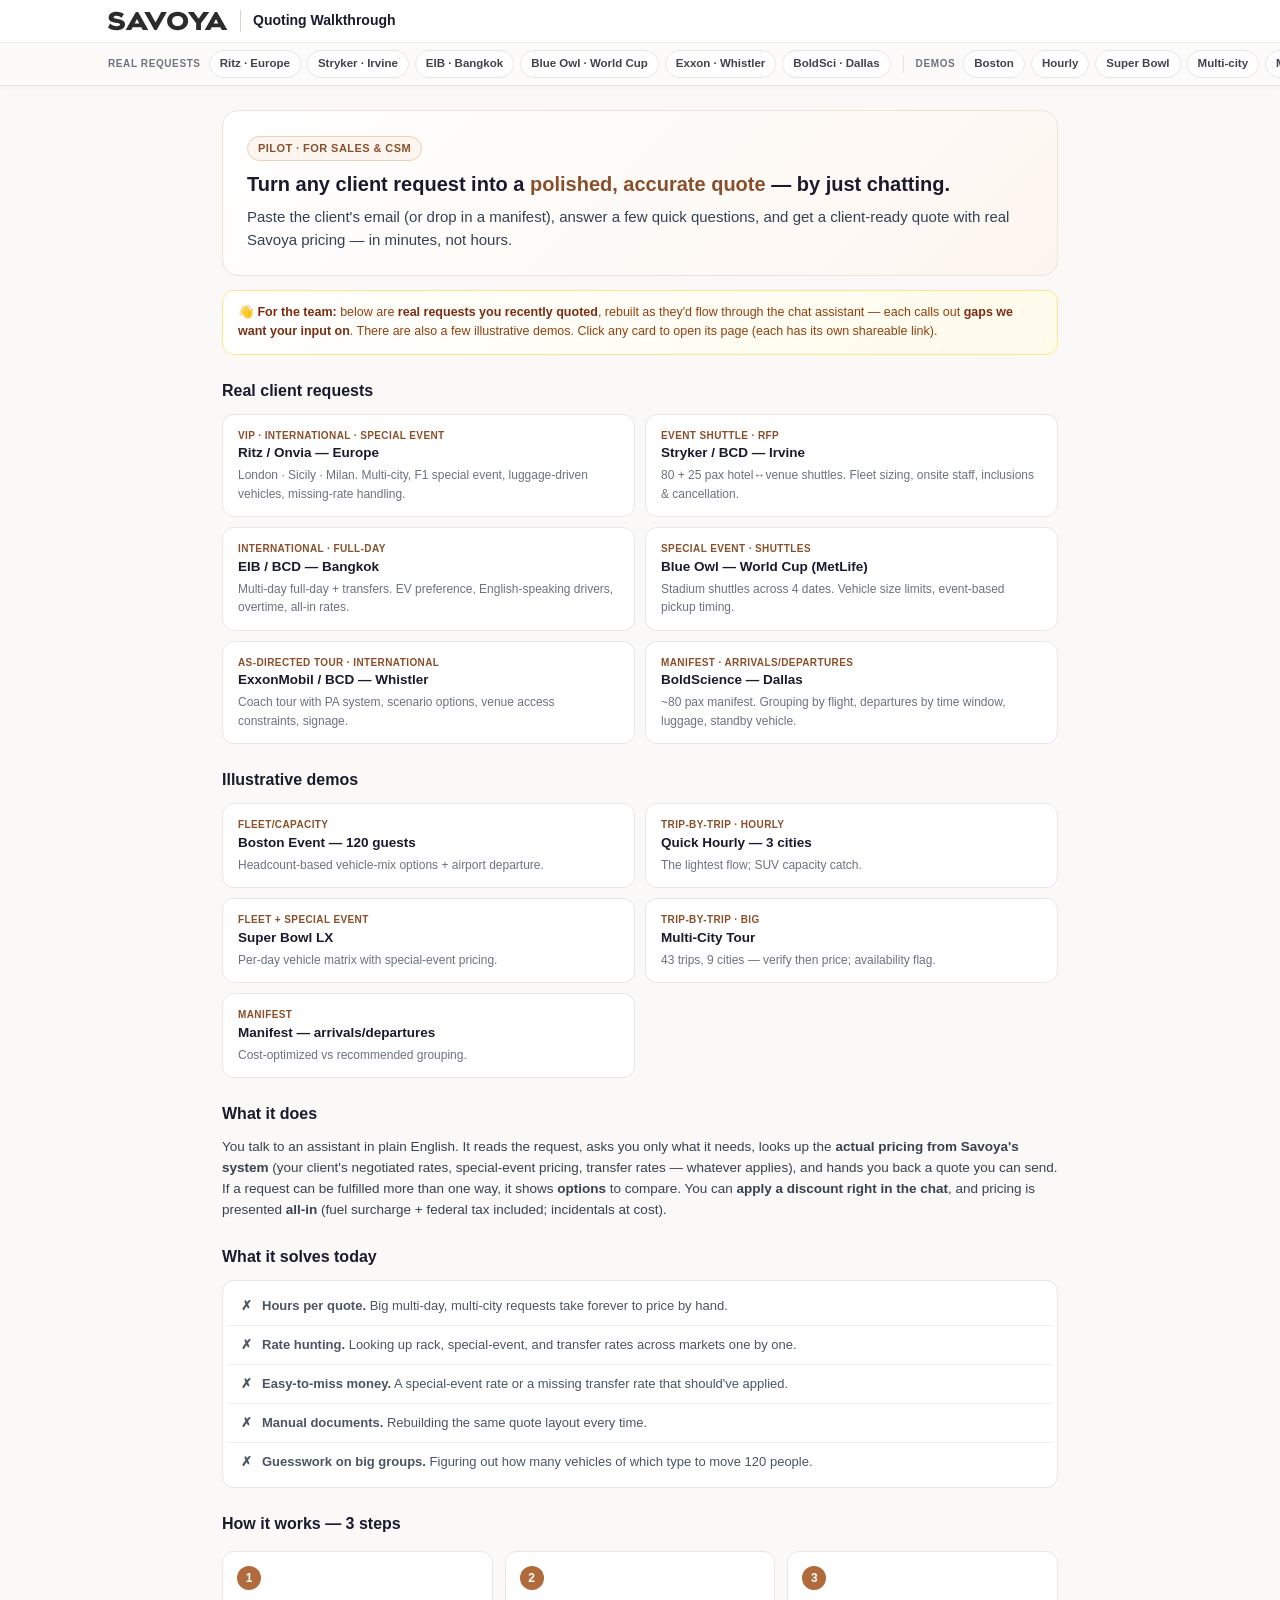
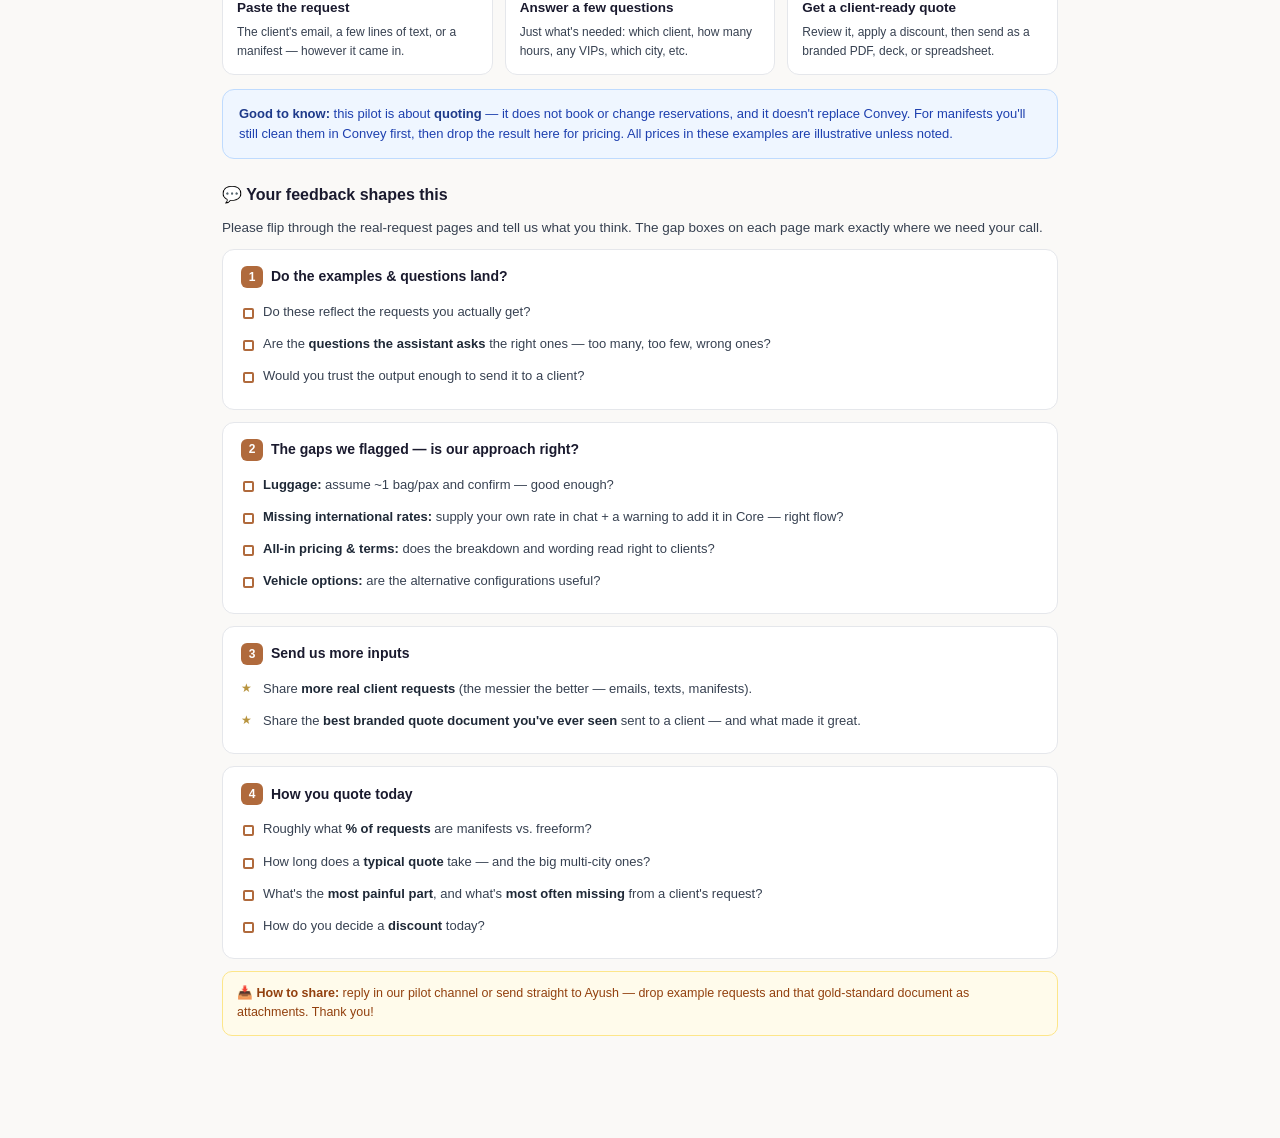
==== index.html @ 771b672a "Savoya quoting walkthrough — sales/CSM preview site Co-Authored-By: Claude Opus 4.8 <noreply@anthrop" ====
<!DOCTYPE html>
<html lang="en">
<head>
<meta charset="UTF-8">
<meta name="viewport" content="width=device-width, initial-scale=1.0">
<title>Savoya Quoting Assistant — Sales &amp; CSM Walkthrough</title>
<link rel="stylesheet" href="style.css">
</head>
<body>

<div class="nav">
  <div class="nav-top"><img src="savoya-logo.svg" alt="Savoya"><span class="nm">Quoting Walkthrough</span></div>
  <div class="nav-strip"><div class="row">
    <span class="lbl">Real requests</span>
    <a href="ritz-europe.html">Ritz · Europe</a><a href="stryker-irvine.html">Stryker · Irvine</a><a href="eib-bangkok.html">EIB · Bangkok</a><a href="blue-owl-worldcup.html">Blue Owl · World Cup</a><a href="exxon-whistler.html">Exxon · Whistler</a><a href="boldsci-dallas.html">BoldSci · Dallas</a>
    <span class="sep"></span>
    <span class="lbl">Demos</span>
    <a href="demo-boston.html">Boston</a><a href="demo-hourly.html">Hourly</a><a href="demo-superbowl.html">Super Bowl</a><a href="demo-multicity.html">Multi-city</a><a href="demo-manifest.html">Manifest</a>
  </div></div>
</div>

<div class="wrap">
  <div class="hero">
    <span class="pill">Pilot · for Sales &amp; CSM</span>
    <div class="tagline">Turn any client request into a <span>polished, accurate quote</span> — by just chatting.</div>
    <p class="lead" style="margin:0;">Paste the client's email (or drop in a manifest), answer a few quick questions, and get a client-ready quote with real Savoya pricing — in minutes, not hours.</p>
  </div>

  <div class="banner" style="margin-top:14px;">👋 <b>For the team:</b> below are <b>real requests you recently quoted</b>, rebuilt as they'd flow through the chat assistant — each calls out <b>gaps we want your input on</b>. There are also a few illustrative demos. Click any card to open its page (each has its own shareable link).</div>

  <h2>Real client requests</h2>
  <div class="exlist">
    <a class="exlink" href="ritz-europe.html"><div class="etag">VIP · International · Special event</div><div class="et">Ritz / Onvia — Europe</div><div class="ed">London · Sicily · Milan. Multi-city, F1 special event, luggage-driven vehicles, missing-rate handling.</div></a>
    <a class="exlink" href="stryker-irvine.html"><div class="etag">Event shuttle · RFP</div><div class="et">Stryker / BCD — Irvine</div><div class="ed">80 + 25 pax hotel↔venue shuttles. Fleet sizing, onsite staff, inclusions &amp; cancellation.</div></a>
    <a class="exlink" href="eib-bangkok.html"><div class="etag">International · Full-day</div><div class="et">EIB / BCD — Bangkok</div><div class="ed">Multi-day full-day + transfers. EV preference, English-speaking drivers, overtime, all-in rates.</div></a>
    <a class="exlink" href="blue-owl-worldcup.html"><div class="etag">Special event · Shuttles</div><div class="et">Blue Owl — World Cup (MetLife)</div><div class="ed">Stadium shuttles across 4 dates. Vehicle size limits, event-based pickup timing.</div></a>
    <a class="exlink" href="exxon-whistler.html"><div class="etag">As-directed tour · International</div><div class="et">ExxonMobil / BCD — Whistler</div><div class="ed">Coach tour with PA system, scenario options, venue access constraints, signage.</div></a>
    <a class="exlink" href="boldsci-dallas.html"><div class="etag">Manifest · Arrivals/Departures</div><div class="et">BoldScience — Dallas</div><div class="ed">~80 pax manifest. Grouping by flight, departures by time window, luggage, standby vehicle.</div></a>
  </div>

  <h2>Illustrative demos</h2>
  <div class="exlist">
    <a class="exlink" href="demo-boston.html"><div class="etag">Fleet/capacity</div><div class="et">Boston Event — 120 guests</div><div class="ed">Headcount-based vehicle-mix options + airport departure.</div></a>
    <a class="exlink" href="demo-hourly.html"><div class="etag">Trip-by-trip · Hourly</div><div class="et">Quick Hourly — 3 cities</div><div class="ed">The lightest flow; SUV capacity catch.</div></a>
    <a class="exlink" href="demo-superbowl.html"><div class="etag">Fleet + special event</div><div class="et">Super Bowl LX</div><div class="ed">Per-day vehicle matrix with special-event pricing.</div></a>
    <a class="exlink" href="demo-multicity.html"><div class="etag">Trip-by-trip · Big</div><div class="et">Multi-City Tour</div><div class="ed">43 trips, 9 cities — verify then price; availability flag.</div></a>
    <a class="exlink" href="demo-manifest.html"><div class="etag">Manifest</div><div class="et">Manifest — arrivals/departures</div><div class="ed">Cost-optimized vs recommended grouping.</div></a>
  </div>

  <h2>What it does</h2>
  <p>You talk to an assistant in plain English. It reads the request, asks you only what it needs, looks up the <b>actual pricing from Savoya's system</b> (your client's negotiated rates, special-event pricing, transfer rates — whatever applies), and hands you back a quote you can send. If a request can be fulfilled more than one way, it shows <b>options</b> to compare. You can <b>apply a discount right in the chat</b>, and pricing is presented <b>all-in</b> (fuel surcharge + federal tax included; incidentals at cost).</p>

  <h2>What it solves today</h2>
  <div class="pain">
    <div class="prow"><span class="x">✗</span><span><b>Hours per quote.</b> Big multi-day, multi-city requests take forever to price by hand.</span></div>
    <div class="prow"><span class="x">✗</span><span><b>Rate hunting.</b> Looking up rack, special-event, and transfer rates across markets one by one.</span></div>
    <div class="prow"><span class="x">✗</span><span><b>Easy-to-miss money.</b> A special-event rate or a missing transfer rate that should've applied.</span></div>
    <div class="prow"><span class="x">✗</span><span><b>Manual documents.</b> Rebuilding the same quote layout every time.</span></div>
    <div class="prow"><span class="x">✗</span><span><b>Guesswork on big groups.</b> Figuring out how many vehicles of which type to move 120 people.</span></div>
  </div>

  <h2>How it works — 3 steps</h2>
  <div class="steps">
    <div class="step"><div class="n">1</div><h3>Paste the request</h3><p>The client's email, a few lines of text, or a manifest — however it came in.</p></div>
    <div class="step"><div class="n">2</div><h3>Answer a few questions</h3><p>Just what's needed: which client, how many hours, any VIPs, which city, etc.</p></div>
    <div class="step"><div class="n">3</div><h3>Get a client-ready quote</h3><p>Review it, apply a discount, then send as a branded PDF, deck, or spreadsheet.</p></div>
  </div>

  <div class="callout"><b>Good to know:</b> this pilot is about <b>quoting</b> — it does not book or change reservations, and it doesn't replace Convey. For manifests you'll still clean them in Convey first, then drop the result here for pricing. All prices in these examples are illustrative unless noted.</div>

  <h2 id="feedback">💬 Your feedback shapes this</h2>
  <p>Please flip through the real-request pages and tell us what you think. The gap boxes on each page mark exactly where we need your call.</p>

  <div class="fb-card">
    <div class="fb-h"><span class="b">1</span> Do the examples &amp; questions land?</div>
    <ul>
      <li>Do these reflect the requests you actually get?</li>
      <li>Are the <b>questions the assistant asks</b> the right ones — too many, too few, wrong ones?</li>
      <li>Would you trust the output enough to send it to a client?</li>
    </ul>
  </div>
  <div class="fb-card">
    <div class="fb-h"><span class="b">2</span> The gaps we flagged — is our approach right?</div>
    <ul>
      <li><b>Luggage:</b> assume ~1 bag/pax and confirm — good enough?</li>
      <li><b>Missing international rates:</b> supply your own rate in chat + a warning to add it in Core — right flow?</li>
      <li><b>All-in pricing &amp; terms:</b> does the breakdown and wording read right to clients?</li>
      <li><b>Vehicle options:</b> are the alternative configurations useful?</li>
    </ul>
  </div>
  <div class="fb-card star">
    <div class="fb-h"><span class="b">3</span> Send us more inputs</div>
    <ul>
      <li>Share <b>more real client requests</b> (the messier the better — emails, texts, manifests).</li>
      <li>Share the <b>best branded quote document you've ever seen</b> sent to a client — and what made it great.</li>
    </ul>
  </div>
  <div class="fb-card">
    <div class="fb-h"><span class="b">4</span> How you quote today</div>
    <ul>
      <li>Roughly what <b>% of requests</b> are manifests vs. freeform?</li>
      <li>How long does a <b>typical quote</b> take — and the big multi-city ones?</li>
      <li>What's the <b>most painful part</b>, and what's <b>most often missing</b> from a client's request?</li>
      <li>How do you decide a <b>discount</b> today?</li>
    </ul>
  </div>

  <div class="note">📥 <b>How to share:</b> reply in our pilot channel or send straight to Ayush — drop example requests and that gold-standard document as attachments. Thank you!</div>
</div>

<script src="app.js"></script>
</body>
</html>
---- style.css ----
:root{
  --ink:#1a1a2e; --muted:#6b7280; --line:#e5e7eb;
  --copper:#b06a3c; --copper-d:#8a4f2a; --copper-bg:#fdf6f0;
  --gold:#b8943f; --gold-d:#8f6f28;
  --blue:#2563eb; --blue-bg:#eff6ff;
  --green:#16a34a; --green-bg:#f0fdf4;
  --amber:#ca8a04; --amber-d:#92400e; --amber-bg:#fffbeb;
  --purple:#7c3aed; --purple-bg:#f5f3ff;
  --red:#dc2626; --red-bg:#fef2f2;
  color-scheme:light;
}
*{margin:0;padding:0;box-sizing:border-box;}
body{font-family:-apple-system,BlinkMacSystemFont,'Segoe UI',Roboto,sans-serif;background:#faf9f7;color:var(--ink);line-height:1.55;}

/* nav */
.nav{position:sticky;top:0;z-index:50;background:#fff;border-bottom:1px solid var(--line);box-shadow:0 1px 6px rgba(0,0,0,.04);}
.nav-top{display:flex;align-items:center;gap:12px;padding:10px 18px;max-width:1100px;margin:0 auto;}
.nav-top img{height:20px;}
.nav-top .nm{font-size:14px;font-weight:800;border-left:1px solid #d6d3ce;padding-left:12px;}
.nav-top .home{margin-left:auto;font-size:12px;font-weight:700;color:var(--copper-d);text-decoration:none;border:1px solid #e2d8cc;border-radius:7px;padding:5px 11px;}
.nav-top .home:hover{background:var(--copper-bg);}
.nav-strip{border-top:1px solid #f1efea;background:#fcfbf9;overflow-x:auto;}
.nav-strip .row{display:flex;gap:6px;align-items:center;padding:7px 18px;max-width:1100px;margin:0 auto;white-space:nowrap;}
.nav-strip .lbl{font-size:10px;font-weight:800;text-transform:uppercase;letter-spacing:.06em;color:var(--muted);margin-right:2px;}
.nav-strip a{font-size:11.5px;font-weight:600;color:#44424d;text-decoration:none;border:1px solid var(--line);border-radius:20px;padding:4px 10px;background:#fff;}
.nav-strip a:hover{border-color:var(--copper);color:var(--copper-d);}
.nav-strip a.active{background:var(--copper);color:#fff;border-color:var(--copper);}
.nav-strip .sep{width:1px;height:18px;background:#e5e1da;margin:0 6px;flex:0 0 auto;}

.wrap{max-width:880px;margin:0 auto;padding:24px 22px 90px;}
.crumb{font-size:11px;color:var(--muted);text-transform:uppercase;letter-spacing:.06em;font-weight:700;margin-bottom:6px;}
h1{font-size:23px;font-weight:800;letter-spacing:-0.01em;margin-bottom:4px;}
h2{font-size:16px;font-weight:800;margin:24px 0 10px;}
.sub{font-size:13px;color:var(--muted);margin-bottom:8px;}
p{font-size:13.5px;color:#374151;margin-bottom:10px;}
.section-label{font-size:11px;font-weight:700;color:var(--muted);text-transform:uppercase;letter-spacing:.06em;margin:22px 0 10px;}
.tiny{font-size:11px;color:var(--muted);}

.chips{display:flex;flex-wrap:wrap;gap:6px;margin-bottom:16px;}
.chip{font-size:11px;font-weight:700;border-radius:20px;padding:3px 10px;border:1px solid;}
.chip.intl{background:var(--blue-bg);color:var(--blue);border-color:#bfdbfe;}
.chip.evt{background:var(--purple-bg);color:var(--purple);border-color:#ddd6fe;}
.chip.vip{background:#fdf4ff;color:#a21caf;border-color:#f0abfc;}
.chip.type{background:var(--copper-bg);color:var(--copper-d);border-color:#eccfb8;}
.chip.dom{background:var(--green-bg);color:var(--green);border-color:#bbf7d0;}

.banner{background:linear-gradient(135deg,#fff,var(--amber-bg));border:1px solid #fde68a;border-radius:12px;padding:12px 15px;font-size:12.5px;color:#92400e;margin-bottom:18px;}
.banner b{color:#7c2d12;}

.request{background:#fff;border:1px solid var(--line);border-left:4px solid var(--copper);border-radius:10px;padding:14px 16px;}
.request .from{font-size:11px;font-weight:700;color:var(--copper-d);text-transform:uppercase;letter-spacing:.05em;margin-bottom:7px;}
.request pre{font-family:inherit;white-space:pre-wrap;font-size:12.5px;color:#374151;line-height:1.5;}

/* chat */
.chat{display:flex;flex-direction:column;gap:10px;}
.msg{display:flex;gap:9px;max-width:88%;}
.msg.agent{align-self:flex-end;flex-direction:row-reverse;}
.avatar{width:28px;height:28px;border-radius:8px;flex-shrink:0;display:flex;align-items:center;justify-content:center;font-size:12px;font-weight:800;}
.avatar.assistant{background:linear-gradient(135deg,var(--copper),var(--copper-d));color:#fff;}
.avatar.agent{background:#dbeafe;color:#1e40af;}
.bubble{padding:9px 13px;border-radius:13px;font-size:13px;line-height:1.5;}
.msg.assistant .bubble{background:#fff;border:1px solid var(--line);border-top-left-radius:4px;color:#1f2937;}
.msg.agent .bubble{background:var(--blue);color:#fff;border-top-right-radius:4px;}
.who{font-size:10px;font-weight:700;color:var(--muted);margin-bottom:3px;}
.bubble .q{display:block;background:var(--amber-bg);border:1px solid #fde68a;color:#92400e;border-radius:8px;padding:6px 9px;margin-top:6px;font-size:12.5px;}
.working{align-self:center;font-size:11.5px;color:#475569;background:#f1f5f9;border:1px solid #e2e8f0;border-radius:20px;padding:5px 13px;display:inline-flex;gap:7px;align-items:center;text-align:center;}
.working.event{background:var(--purple-bg);border-color:#ddd6fe;color:var(--purple);}
.working.ok{background:var(--green-bg);border-color:#bbf7d0;color:var(--green);}
.working.flag{background:var(--red-bg);border-color:#fecaca;color:var(--red);}

/* gap callout */
.gap{border-radius:11px;padding:13px 15px;margin:13px 0;border:1px solid;}
.gap .gh{display:flex;align-items:center;gap:8px;font-weight:800;font-size:13px;margin-bottom:6px;}
.gap .st{font-size:10px;font-weight:800;text-transform:uppercase;letter-spacing:.04em;padding:2px 8px;border-radius:20px;margin-left:auto;}
.gap p{font-size:12.5px;margin:4px 0;color:#3f3f46;}
.gap .lab{font-weight:700;color:#1f2937;}
.gap.open{background:var(--amber-bg);border-color:#fde68a;} .gap.open .st{background:#fef08a;color:#854d0e;}
.gap.handled{background:var(--green-bg);border-color:#bbf7d0;} .gap.handled .st{background:#bbf7d0;color:#166534;}

/* quote */
.quote{background:#fff;border:1px solid #e7e2da;border-radius:14px;overflow:hidden;box-shadow:0 6px 24px rgba(120,80,40,.06);}
.quote-top{background:linear-gradient(135deg,#fff,var(--copper-bg));padding:16px 20px;border-bottom:1px solid #efe2d6;display:flex;justify-content:space-between;align-items:flex-start;}
.quote-top .brand{font-weight:800;font-size:15px;letter-spacing:.02em;}
.quote-top .brand small{display:block;font-size:10.5px;color:var(--muted);font-weight:600;letter-spacing:.06em;text-transform:uppercase;margin-top:2px;}
.quote-top .meta{text-align:right;font-size:11px;color:var(--muted);}
.quote-body{padding:16px 20px;}
.quote-body .for{font-size:12px;color:var(--muted);margin-bottom:12px;} .quote-body .for b{color:var(--ink);}
.leg{border:1px solid var(--line);border-radius:11px;padding:13px 15px;margin-bottom:11px;}
.leg.evt{border-color:#ddd6fe;background:var(--purple-bg);}
.leg .lh{display:flex;justify-content:space-between;align-items:baseline;margin-bottom:6px;gap:8px;}
.leg .city{font-weight:800;font-size:13.5px;}
.leg .det{font-size:12px;color:#52525b;margin-bottom:6px;}
.badge{font-size:10px;font-weight:700;text-transform:uppercase;letter-spacing:.04em;padding:2px 8px;border-radius:20px;white-space:nowrap;}
.badge.xfer{background:var(--green-bg);color:var(--green);border:1px solid #bbf7d0;}
.badge.hourly{background:var(--blue-bg);color:var(--blue);border:1px solid #bfdbfe;}
.badge.spevt{background:#ede9fe;color:#7c3aed;border:1px solid #ddd6fe;}
.badge.fleet{background:var(--copper-bg);color:var(--copper-d);border:1px solid #eccfb8;}
.subopt{border:1px solid #e2e8f0;border-radius:8px;padding:10px 12px;margin-bottom:8px;}
.subopt.best{background:var(--copper-bg);}
.subopt .sh{display:flex;justify-content:space-between;align-items:center;gap:8px;}
.subopt .sh b{font-size:12.5px;}

table{width:100%;border-collapse:collapse;font-size:12.5px;}
table td{padding:5px 6px;border-bottom:1px solid #f3f4f6;color:#374151;}
table td.amt{text-align:right;font-variant-numeric:tabular-nums;}
table tr:last-child td{border-bottom:none;}
.strike{color:#9ca3af;text-decoration:line-through;font-size:11.5px;}
.disc{color:var(--green);font-weight:700;}
.tot-row td{font-weight:800;color:var(--ink);border-top:2px solid var(--line);}
.veh{font-size:11.5px;font-weight:600;background:#f8fafc;border:1px solid #e2e8f0;border-radius:7px;padding:3px 9px;color:#334155;display:inline-block;}
.veh b{color:var(--copper-d);}
.vehmix{display:flex;flex-wrap:wrap;gap:6px;margin:2px 0 10px;}

.ratecard{margin-top:6px;border:1px solid var(--line);border-radius:10px;overflow:hidden;}
.ratecard .rc-title{font-size:11px;font-weight:700;text-transform:uppercase;letter-spacing:.05em;color:var(--copper-d);padding:8px 12px;background:#fafafa;border-bottom:1px solid var(--line);}
.ratecard th,.ratecard td{padding:7px 12px;text-align:left;font-size:12px;}
.ratecard th{font-size:10px;text-transform:uppercase;letter-spacing:.04em;color:var(--muted);border-bottom:1px solid var(--line);}

.terms{margin-top:14px;background:#fcfcfb;border:1px solid var(--line);border-radius:10px;padding:11px 14px;}
.terms .tt{font-size:10.5px;font-weight:700;text-transform:uppercase;letter-spacing:.05em;color:var(--muted);margin-bottom:6px;}
.terms ul{margin:0;padding-left:16px;} .terms li{font-size:11px;color:#52525b;margin-bottom:3px;}
.quote-foot{padding:11px 20px;border-top:1px solid var(--line);font-size:11px;color:var(--muted);background:#fcfcfb;}
.flagbox{background:var(--red-bg);border:1px solid #fecaca;border-radius:9px;padding:9px 12px;font-size:12px;color:#b91c1c;margin:10px 0;}

.out-actions{display:flex;gap:8px;margin-top:12px;flex-wrap:wrap;}
.out-actions .a{font-size:11.5px;font-weight:700;border-radius:8px;padding:7px 13px;border:1px solid #e2d8cc;background:#fff;color:var(--copper-d);cursor:pointer;}
.out-actions .a:hover{background:var(--copper-bg);}
.out-actions .a.primary{background:var(--copper);color:#fff;border-color:var(--copper);}

/* gaps summary */
.gaps-box{background:#fff;border:1px solid var(--line);border-radius:12px;padding:6px 6px;margin-top:8px;}
.gaps-box .g-row{display:flex;gap:10px;align-items:flex-start;padding:10px 12px;border-bottom:1px solid #f4f3f0;}
.gaps-box .g-row:last-child{border-bottom:none;}
.gaps-box .dot{flex:0 0 auto;font-size:13px;margin-top:1px;}
.gaps-box .g-t{font-weight:700;font-size:13px;}
.gaps-box .g-d{font-size:12px;color:#52525b;}
.gaps-box .g-ask{font-size:12px;color:#92400e;background:var(--amber-bg);border:1px solid #fde68a;border-radius:6px;padding:4px 8px;margin-top:4px;display:inline-block;}

/* overlays */
.overlay{position:fixed;inset:0;background:rgba(20,16,12,.5);z-index:100;display:none;padding:24px;overflow:auto;}
.overlay.open{display:flex;align-items:flex-start;justify-content:center;}
.ov-close{position:fixed;top:16px;right:20px;background:#fff;border:none;border-radius:8px;padding:7px 13px;font-size:13px;font-weight:700;cursor:pointer;box-shadow:0 4px 14px rgba(0,0,0,.2);z-index:110;}
.pdf-page{background:#fff;width:100%;max-width:640px;margin:0 auto;border-radius:4px;box-shadow:0 20px 60px rgba(0,0,0,.35);padding:40px 44px;font-family:Georgia,'Times New Roman',serif;}
.pdf-head{display:flex;justify-content:space-between;align-items:flex-start;border-bottom:2px solid var(--gold);padding-bottom:14px;margin-bottom:18px;}
.pdf-head img{height:21px;}
.pdf-head .doc{font-size:10px;letter-spacing:.16em;text-transform:uppercase;color:var(--gold-d);font-weight:700;margin-top:7px;font-family:-apple-system,sans-serif;}
.pdf-head .who{text-align:right;font-size:11px;color:#555;font-family:-apple-system,sans-serif;line-height:1.6;}
.pdf-head .who b{color:#222;font-size:13px;}
.pdf-title{font-size:20px;color:#1a1a1a;margin-bottom:12px;}
.pdf-badge{display:inline-block;font-size:10px;font-family:-apple-system,sans-serif;font-weight:700;padding:3px 10px;border-radius:4px;margin-bottom:12px;background:#f3eee2;color:var(--gold-d);border:1px solid #e6dcc4;}
.pdf-tbl{width:100%;border-collapse:collapse;font-family:-apple-system,sans-serif;margin-bottom:6px;}
.pdf-tbl td{padding:7px 4px;border-bottom:1px solid #eee;font-size:12px;color:#333;}
.pdf-tbl td.amt{text-align:right;}
.pdf-tbl .tot td{font-weight:800;font-size:13px;border-top:2px solid #333;border-bottom:none;}
.pdf-terms{margin-top:14px;font-family:-apple-system,sans-serif;}
.pdf-terms .h{font-size:9.5px;text-transform:uppercase;letter-spacing:.1em;color:var(--gold-d);font-weight:700;margin-bottom:5px;}
.pdf-terms li{font-size:9.5px;color:#666;margin-bottom:2px;margin-left:14px;}
.pdf-foot{margin-top:20px;padding-top:12px;border-top:1px solid #eee;display:flex;justify-content:space-between;align-items:center;font-family:-apple-system,sans-serif;}
.pdf-foot img{height:28px;} .pdf-foot .ft{font-size:10px;color:#999;text-align:right;}

.prez-stage{width:100%;max-width:840px;margin:0 auto;}
.slide{aspect-ratio:16/9;border-radius:10px;overflow:hidden;box-shadow:0 20px 60px rgba(0,0,0,.4);position:relative;display:none;}
.slide.show{display:block;}
.slide .pad{position:absolute;inset:0;padding:40px 48px;display:flex;flex-direction:column;}
.slide.cover{background:radial-gradient(circle at 70% 20%,#2a2a2a,#111);color:#fff;}
.slide.cover img{height:28px;margin-bottom:auto;}
.slide.cover .t{font-size:32px;font-weight:800;line-height:1.1;} .slide.cover .gold{color:var(--gold);}
.slide.cover .sub{font-size:14px;color:#bdbdbd;margin-top:10px;}
.slide.cover .rule{width:50px;height:3px;background:var(--gold);margin:16px 0;}
.slide.body{background:#fff;color:#1a1a1a;overflow:auto;}
.slide.body .st{font-size:11px;letter-spacing:.14em;text-transform:uppercase;color:var(--gold-d);font-weight:700;margin-bottom:12px;}
.slide.body .h{font-size:21px;font-weight:800;margin-bottom:12px;}
.slide.body table{font-size:13px;} .slide.body td{padding:6px;border-bottom:1px solid #eee;}
.slide.close-s{background:linear-gradient(135deg,#1a1a1a,#2c2416);color:#fff;}
.slide.close-s .big{font-size:14px;color:#cdb98c;} .slide.close-s .num{font-size:46px;font-weight:800;color:var(--gold);margin:6px 0;}
.slide.close-s .nx{margin-top:auto;font-size:12px;color:#c9c4bb;}
.prez-nav{display:flex;align-items:center;justify-content:center;gap:14px;margin-top:14px;}
.prez-nav button{background:#fff;border:none;border-radius:50%;width:34px;height:34px;font-size:16px;cursor:pointer;box-shadow:0 3px 10px rgba(0,0,0,.2);}
.prez-dots{display:flex;gap:6px;} .prez-dots i{width:8px;height:8px;border-radius:50%;background:#ffffff66;cursor:pointer;} .prez-dots i.on{background:#fff;}

.sheet-app{background:#fff;border-radius:12px;width:100%;max-width:960px;max-height:88vh;overflow:auto;box-shadow:0 20px 60px rgba(0,0,0,.3);}
.sheet-bar{background:#1f2937;color:#fff;padding:10px 16px;display:flex;justify-content:space-between;align-items:center;}
.sheet-bar b{font-size:13px;} .sheet-bar .hint{color:#9ca3af;font-weight:500;font-size:11px;}
.sheet-close{background:#374151;border:none;color:#fff;border-radius:6px;padding:5px 11px;font-weight:700;cursor:pointer;font-size:12px;}
.sheet-tabs{display:flex;background:#f3f4f6;border-bottom:1px solid #e5e7eb;padding:0 8px;}
.sheet-tab{padding:8px 14px;font-size:12px;font-weight:600;color:#6b7280;background:none;border:none;border-bottom:2px solid transparent;cursor:pointer;}
.sheet-tab.active{color:#16a34a;border-bottom-color:#16a34a;background:#fff;}
.sheet-pane{display:none;} .sheet-pane.active{display:block;}
.grid-tbl{width:100%;border-collapse:collapse;font-size:12px;}
.grid-tbl th{position:sticky;top:0;background:#f9fafb;border:1px solid #e5e7eb;padding:6px 9px;font-size:10.5px;text-transform:uppercase;letter-spacing:.03em;color:#6b7280;text-align:left;z-index:2;}
.grid-tbl td{border:1px solid #eef0f2;padding:0;}
.grid-tbl td .cell{padding:6px 9px;font-size:12px;color:#374151;outline:none;min-height:30px;}
.grid-tbl td .cell:focus{background:#eff6ff;box-shadow:inset 0 0 0 2px var(--blue);}
.grid-tbl td.rownum{background:#f9fafb;color:#9ca3af;text-align:center;font-size:11px;width:34px;padding:6px 0;}
.grid-tbl td.veh-a{background:#fef6ef;} .grid-tbl td.veh-a .cell{color:#8a4f2a;font-weight:600;}
.grid-tbl .vip{color:#a21caf;font-weight:700;}
.sheet-foot{padding:8px 16px;font-size:11px;color:#9ca3af;border-top:1px solid #e5e7eb;}

.pagernav{display:flex;justify-content:space-between;margin-top:30px;gap:10px;}
.pagernav a{font-size:12px;font-weight:700;text-decoration:none;color:var(--copper-d);border:1px solid #e2d8cc;border-radius:8px;padding:9px 13px;background:#fff;}
.pagernav a:hover{background:var(--copper-bg);}

/* index landing */
.hero{background:linear-gradient(135deg,#fff,var(--copper-bg));border:1px solid #efe2d6;border-radius:16px;padding:24px;margin-bottom:8px;}
.hero .pill{display:inline-block;font-size:11px;font-weight:700;padding:3px 10px;border-radius:20px;background:var(--copper-bg);color:var(--copper-d);border:1px solid #eccfb8;text-transform:uppercase;letter-spacing:.04em;}
.hero .tagline{font-size:20px;font-weight:800;line-height:1.3;margin:10px 0 8px;} .hero .tagline span{color:var(--copper-d);}
.hero .lead{font-size:15px;color:#334155;}
.steps{display:grid;grid-template-columns:1fr 1fr 1fr;gap:12px;margin:14px 0;}
.step{background:#fff;border:1px solid var(--line);border-radius:12px;padding:14px;}
.step .n{width:24px;height:24px;border-radius:50%;background:var(--copper);color:#fff;font-weight:800;font-size:12px;display:flex;align-items:center;justify-content:center;margin-bottom:8px;}
.step h3{font-size:13.5px;margin-bottom:4px;} .step p{font-size:12px;margin:0;}
.grid{display:grid;grid-template-columns:1fr 1fr;gap:12px;margin:10px 0;}
.card{background:#fff;border:1px solid var(--line);border-radius:12px;padding:14px 15px;}
.card .ico{font-size:18px;margin-bottom:6px;} .card h3{font-size:13.5px;margin-bottom:4px;} .card p{font-size:12px;margin:0;color:#4b5563;}
.exlist{display:grid;grid-template-columns:1fr 1fr;gap:10px;margin:10px 0;}
.exlink{display:block;background:#fff;border:1px solid var(--line);border-radius:12px;padding:13px 15px;text-decoration:none;color:var(--ink);transition:all .15s;}
.exlink:hover{border-color:var(--copper);box-shadow:0 4px 14px rgba(120,80,40,.08);transform:translateY(-1px);}
.exlink .et{font-weight:800;font-size:13.5px;margin-bottom:2px;}
.exlink .ed{font-size:12px;color:var(--muted);}
.exlink .etag{font-size:10px;font-weight:700;text-transform:uppercase;letter-spacing:.04em;color:var(--copper-d);}
.pain{background:#fff;border:1px solid var(--line);border-radius:12px;padding:6px 4px;}
.pain .prow{display:flex;gap:10px;padding:9px 14px;border-bottom:1px solid #f1f1ee;align-items:flex-start;} .pain .prow:last-child{border-bottom:none;}
.pain .x{color:#dc2626;font-weight:800;flex-shrink:0;} .pain .prow span{font-size:13px;color:#4b5563;}
.callout{background:var(--blue-bg);border:1px solid #bfdbfe;border-radius:12px;padding:14px 16px;margin:14px 0;font-size:13px;color:#1e40af;} .callout b{color:#1e3a8a;}
.note{background:var(--amber-bg);border:1px solid #fde68a;border-radius:10px;padding:12px 14px;font-size:12.5px;color:#92400e;margin:12px 0;}
.fb-card{background:#fff;border:1px solid var(--line);border-radius:12px;padding:16px 18px;margin-bottom:12px;}
.fb-card .fb-h{display:flex;align-items:center;gap:8px;font-weight:800;font-size:14px;margin-bottom:8px;}
.fb-card .fb-h .b{width:22px;height:22px;border-radius:6px;background:var(--copper);color:#fff;font-size:12px;font-weight:800;display:flex;align-items:center;justify-content:center;}
.fb-card ul{list-style:none;} .fb-card li{font-size:13px;color:#374151;padding:6px 0 6px 22px;position:relative;}
.fb-card li::before{content:'';position:absolute;left:2px;top:12px;width:7px;height:7px;border:2px solid var(--copper);border-radius:2px;}
.fb-card li b{color:#1f2937;} .fb-card.star li::before{content:'★';border:none;color:var(--gold);font-size:12px;top:6px;left:0;width:auto;height:auto;}

@media(max-width:640px){.steps,.grid,.exlist{grid-template-columns:1fr;}.msg{max-width:97%;}.overlay{padding:10px;}.pdf-page{padding:24px;}}
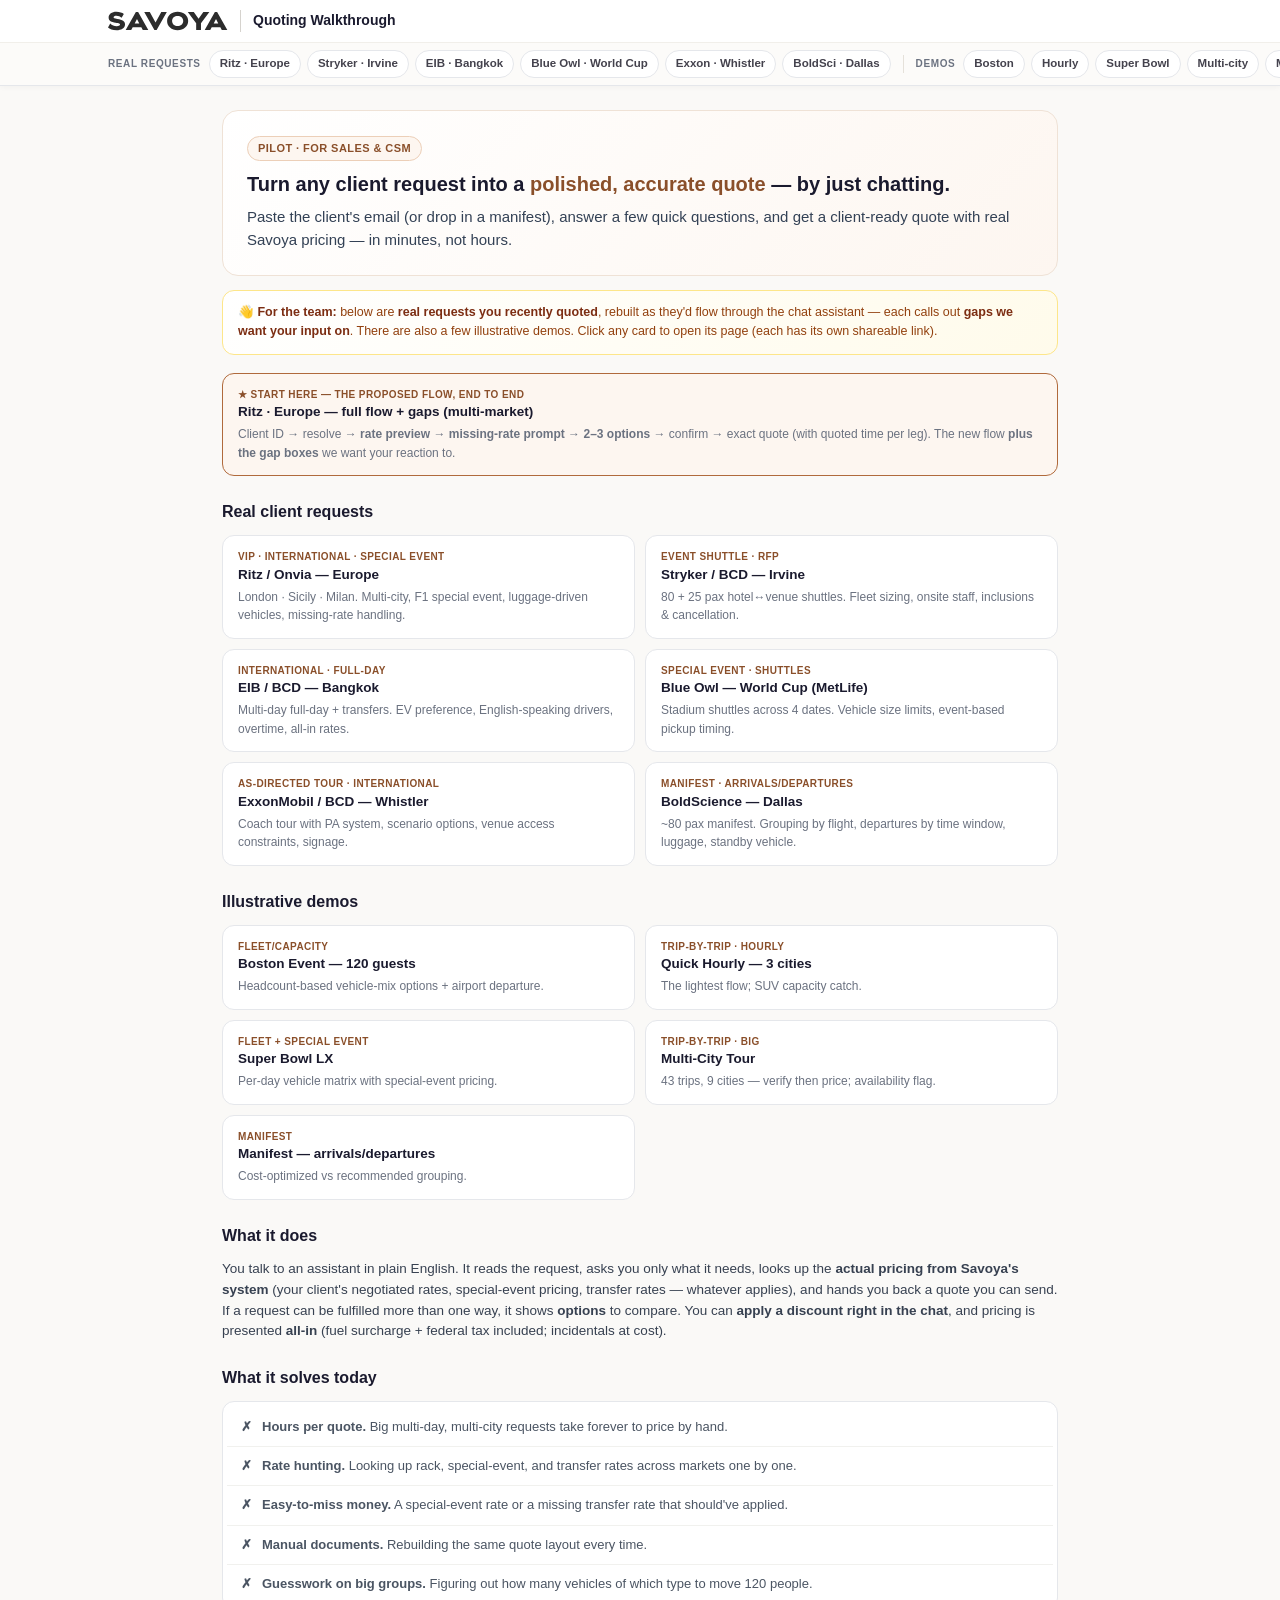
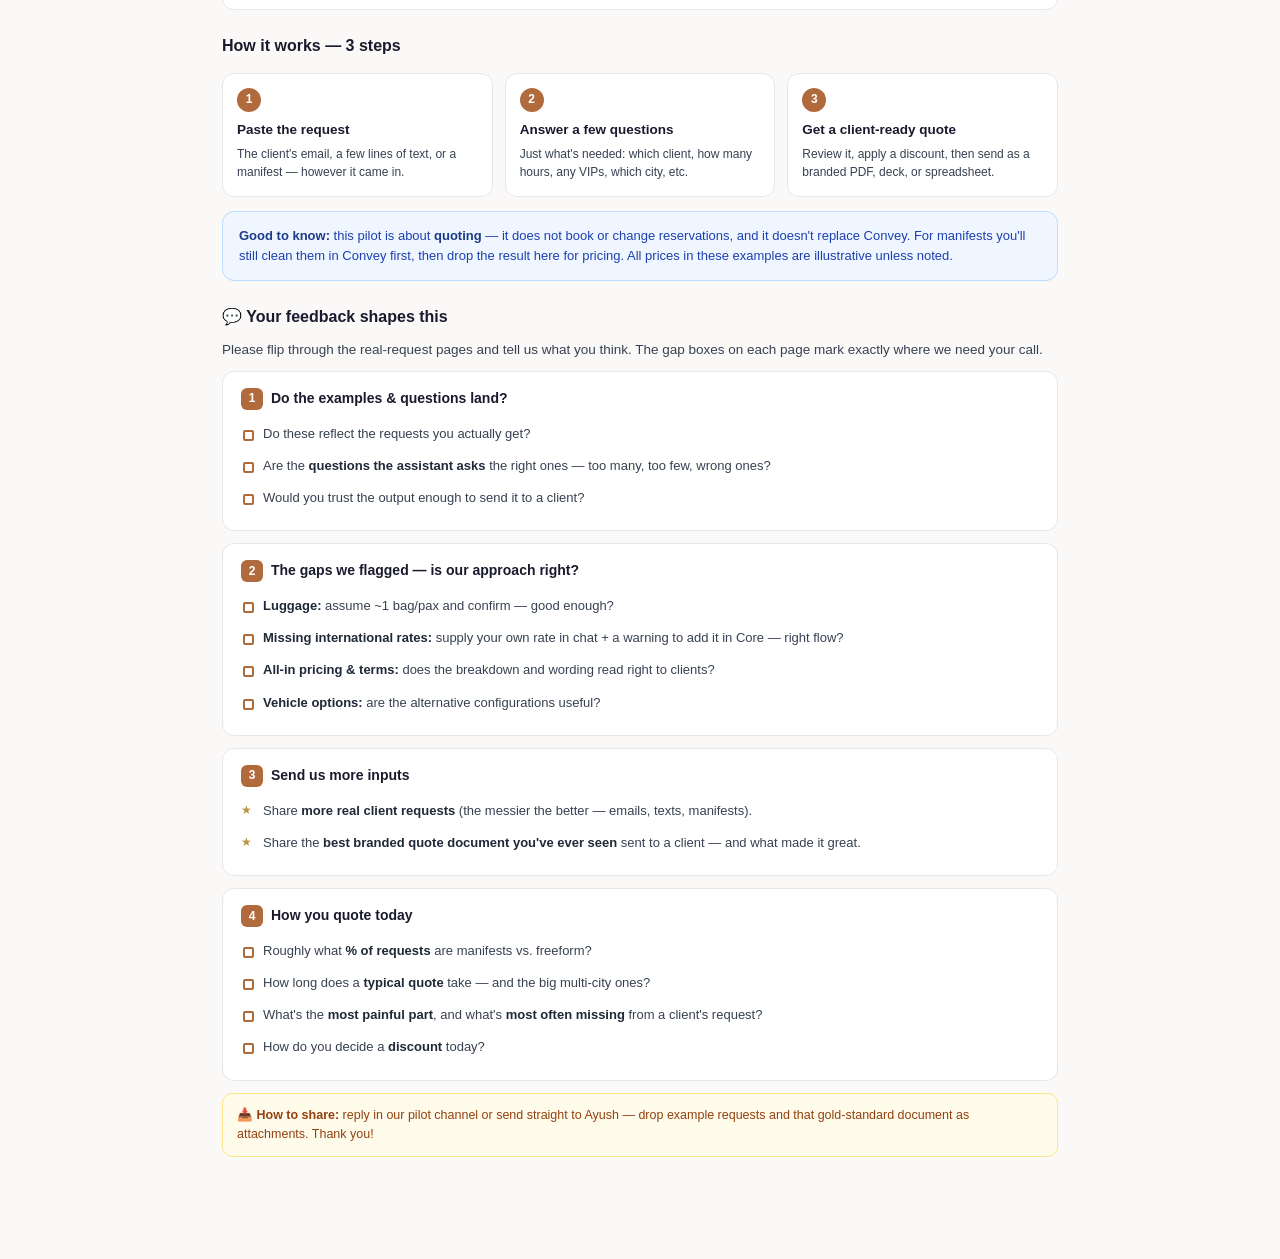
==== commit 21e52f49: "Walkthrough: full flow (rate preview + quoted time + options) + clean chat with gap chips across all" ====
--- a/index.html
+++ b/index.html
@@ -27,6 +27,8 @@
   </div>
 
   <div class="banner" style="margin-top:14px;">👋 <b>For the team:</b> below are <b>real requests you recently quoted</b>, rebuilt as they'd flow through the chat assistant — each calls out <b>gaps we want your input on</b>. There are also a few illustrative demos. Click any card to open its page (each has its own shareable link).</div>
+
+  <a class="exlink" href="ritz-europe.html" style="display:block;border-color:var(--copper);background:var(--copper-bg);margin:14px 0 4px;"><div class="etag">★ Start here — the proposed flow, end to end</div><div class="et">Ritz · Europe — full flow + gaps (multi-market)</div><div class="ed">Client ID → resolve → <b>rate preview</b> → <b>missing-rate prompt</b> → <b>2–3 options</b> → confirm → exact quote (with quoted time per leg). The new flow <b>plus the gap boxes</b> we want your reaction to.</div></a>
 
   <h2>Real client requests</h2>
   <div class="exlist">
--- a/style.css
+++ b/style.css
@@ -231,3 +231,26 @@
 .fb-card li b{color:#1f2937;} .fb-card.star li::before{content:'★';border:none;color:var(--gold);font-size:12px;top:6px;left:0;width:auto;height:auto;}
 
 @media(max-width:640px){.steps,.grid,.exlist{grid-template-columns:1fr;}.msg{max-width:97%;}.overlay{padding:10px;}.pdf-page{padding:24px;}}
+
+/* ── flow / rate-preview ── */
+.tblscroll{overflow-x:auto;-webkit-overflow-scrolling:touch;}
+.preview{border:1px solid var(--line);border-radius:11px;overflow:hidden;margin-bottom:12px;}
+.preview .ph{display:flex;justify-content:space-between;align-items:center;gap:8px;padding:9px 13px;background:#fafafa;border-bottom:1px solid var(--line);flex-wrap:wrap;}
+.preview .ph .pt{font-weight:800;font-size:13px;}
+.preview table{font-size:12px;}
+.preview th,.preview td{padding:7px 10px;white-space:nowrap;}
+.rt{font-size:10px;font-weight:700;border-radius:20px;padding:1px 7px;}
+.rt.rack{background:#f1f5f9;color:#475569;border:1px solid #e2e8f0;}
+.rt.evt{background:#ede9fe;color:#7c3aed;border:1px solid #ddd6fe;}
+.rt.comp{background:var(--copper-bg);color:var(--copper-d);border:1px solid #eccfb8;}
+.step-tag{display:inline-block;font-size:10px;font-weight:800;letter-spacing:.05em;text-transform:uppercase;color:#fff;background:var(--copper);border-radius:5px;padding:2px 8px;margin-right:8px;}
+.stepline{display:flex;align-items:center;gap:8px;margin:26px 0 8px;border-top:1px dashed #e5e1da;padding-top:18px;}
+.stepline h2{margin:0;font-size:16px;}
+
+/* inline gap indicator (chat) + missing-rate prompt */
+.gapflag{align-self:flex-start;display:inline-flex;align-items:center;gap:6px;font-size:11.5px;font-weight:700;color:#92400e;background:var(--amber-bg);border:1px solid #fde68a;border-radius:20px;padding:3px 11px;text-decoration:none;}
+.gapflag:hover{filter:brightness(.97);}
+.gapflag.ok{color:#166534;background:var(--green-bg);border-color:#bbf7d0;}
+.prompt{background:#fff;border:1px solid var(--line);border-left:4px solid var(--copper);border-radius:10px;padding:12px 14px;margin:12px 0;}
+.prompt .pq{font-weight:800;font-size:13px;margin-bottom:6px;}
+.prompt p{font-size:12.5px;margin:0;color:#3f3f46;}
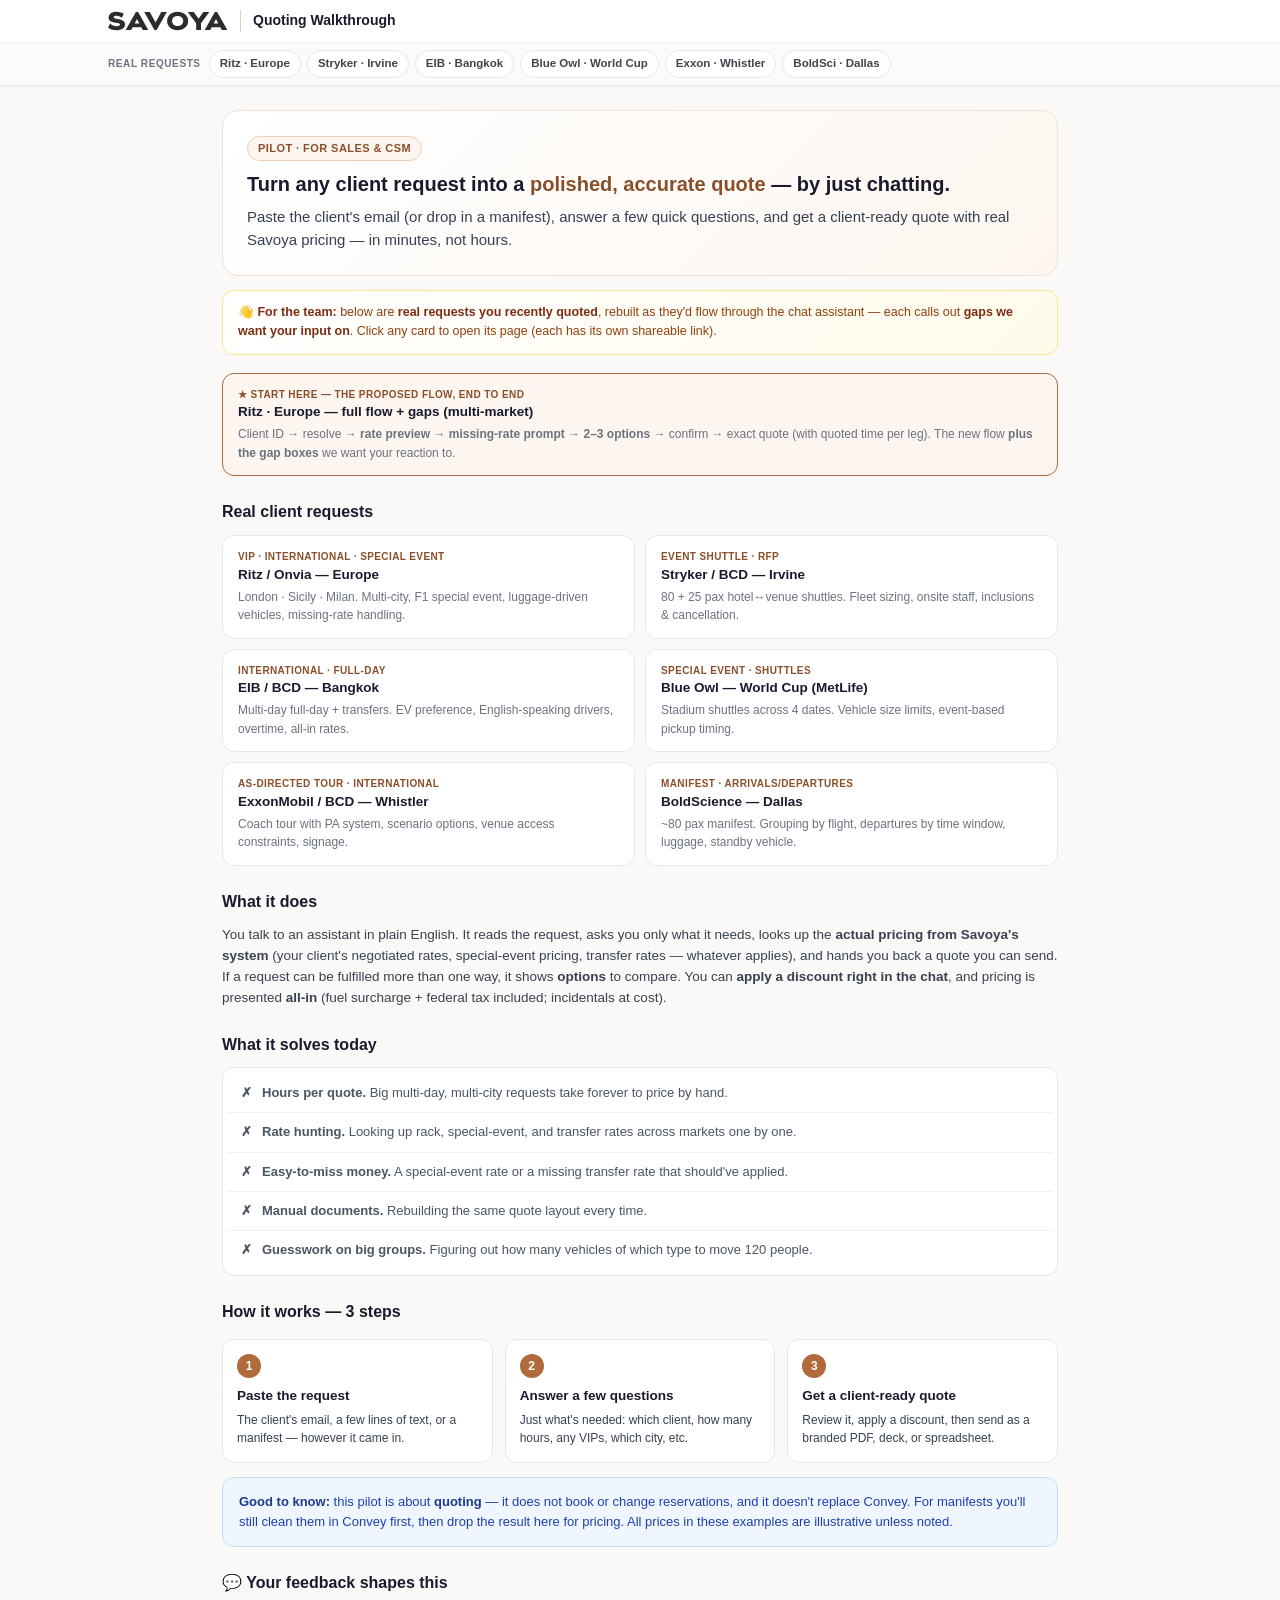
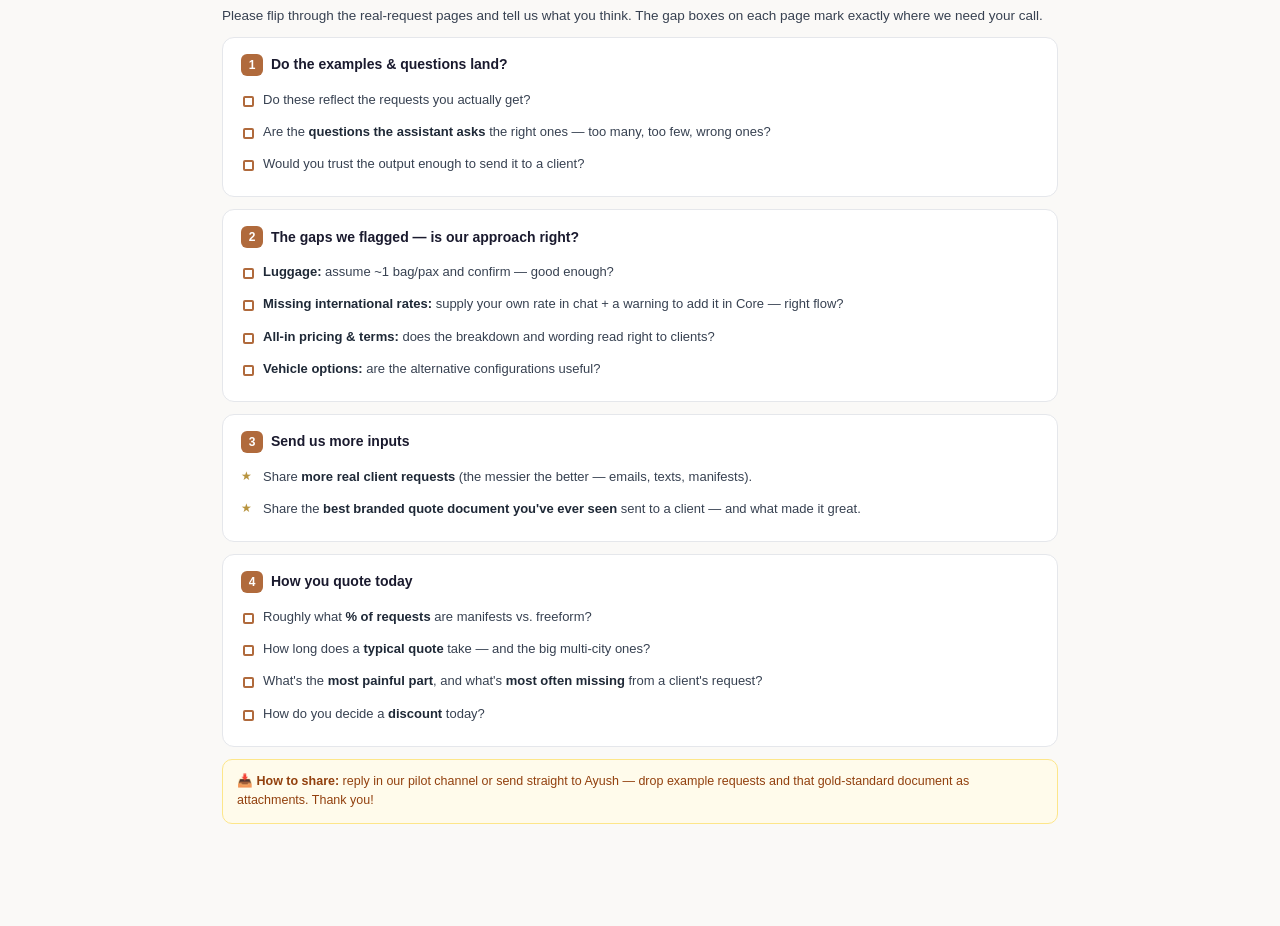
==== commit 07a89f70: "Remove illustrative demo pages (kept in separate file); drop nav + index links Co-Authored-By: Claud" ====
--- a/index.html
+++ b/index.html
@@ -13,9 +13,6 @@
   <div class="nav-strip"><div class="row">
     <span class="lbl">Real requests</span>
     <a href="ritz-europe.html">Ritz · Europe</a><a href="stryker-irvine.html">Stryker · Irvine</a><a href="eib-bangkok.html">EIB · Bangkok</a><a href="blue-owl-worldcup.html">Blue Owl · World Cup</a><a href="exxon-whistler.html">Exxon · Whistler</a><a href="boldsci-dallas.html">BoldSci · Dallas</a>
-    <span class="sep"></span>
-    <span class="lbl">Demos</span>
-    <a href="demo-boston.html">Boston</a><a href="demo-hourly.html">Hourly</a><a href="demo-superbowl.html">Super Bowl</a><a href="demo-multicity.html">Multi-city</a><a href="demo-manifest.html">Manifest</a>
   </div></div>
 </div>
 
@@ -26,7 +23,7 @@
     <p class="lead" style="margin:0;">Paste the client's email (or drop in a manifest), answer a few quick questions, and get a client-ready quote with real Savoya pricing — in minutes, not hours.</p>
   </div>
 
-  <div class="banner" style="margin-top:14px;">👋 <b>For the team:</b> below are <b>real requests you recently quoted</b>, rebuilt as they'd flow through the chat assistant — each calls out <b>gaps we want your input on</b>. There are also a few illustrative demos. Click any card to open its page (each has its own shareable link).</div>
+  <div class="banner" style="margin-top:14px;">👋 <b>For the team:</b> below are <b>real requests you recently quoted</b>, rebuilt as they'd flow through the chat assistant — each calls out <b>gaps we want your input on</b>. Click any card to open its page (each has its own shareable link).</div>
 
   <a class="exlink" href="ritz-europe.html" style="display:block;border-color:var(--copper);background:var(--copper-bg);margin:14px 0 4px;"><div class="etag">★ Start here — the proposed flow, end to end</div><div class="et">Ritz · Europe — full flow + gaps (multi-market)</div><div class="ed">Client ID → resolve → <b>rate preview</b> → <b>missing-rate prompt</b> → <b>2–3 options</b> → confirm → exact quote (with quoted time per leg). The new flow <b>plus the gap boxes</b> we want your reaction to.</div></a>
 
@@ -38,15 +35,6 @@
     <a class="exlink" href="blue-owl-worldcup.html"><div class="etag">Special event · Shuttles</div><div class="et">Blue Owl — World Cup (MetLife)</div><div class="ed">Stadium shuttles across 4 dates. Vehicle size limits, event-based pickup timing.</div></a>
     <a class="exlink" href="exxon-whistler.html"><div class="etag">As-directed tour · International</div><div class="et">ExxonMobil / BCD — Whistler</div><div class="ed">Coach tour with PA system, scenario options, venue access constraints, signage.</div></a>
     <a class="exlink" href="boldsci-dallas.html"><div class="etag">Manifest · Arrivals/Departures</div><div class="et">BoldScience — Dallas</div><div class="ed">~80 pax manifest. Grouping by flight, departures by time window, luggage, standby vehicle.</div></a>
-  </div>
-
-  <h2>Illustrative demos</h2>
-  <div class="exlist">
-    <a class="exlink" href="demo-boston.html"><div class="etag">Fleet/capacity</div><div class="et">Boston Event — 120 guests</div><div class="ed">Headcount-based vehicle-mix options + airport departure.</div></a>
-    <a class="exlink" href="demo-hourly.html"><div class="etag">Trip-by-trip · Hourly</div><div class="et">Quick Hourly — 3 cities</div><div class="ed">The lightest flow; SUV capacity catch.</div></a>
-    <a class="exlink" href="demo-superbowl.html"><div class="etag">Fleet + special event</div><div class="et">Super Bowl LX</div><div class="ed">Per-day vehicle matrix with special-event pricing.</div></a>
-    <a class="exlink" href="demo-multicity.html"><div class="etag">Trip-by-trip · Big</div><div class="et">Multi-City Tour</div><div class="ed">43 trips, 9 cities — verify then price; availability flag.</div></a>
-    <a class="exlink" href="demo-manifest.html"><div class="etag">Manifest</div><div class="et">Manifest — arrivals/departures</div><div class="ed">Cost-optimized vs recommended grouping.</div></a>
   </div>
 
   <h2>What it does</h2>
